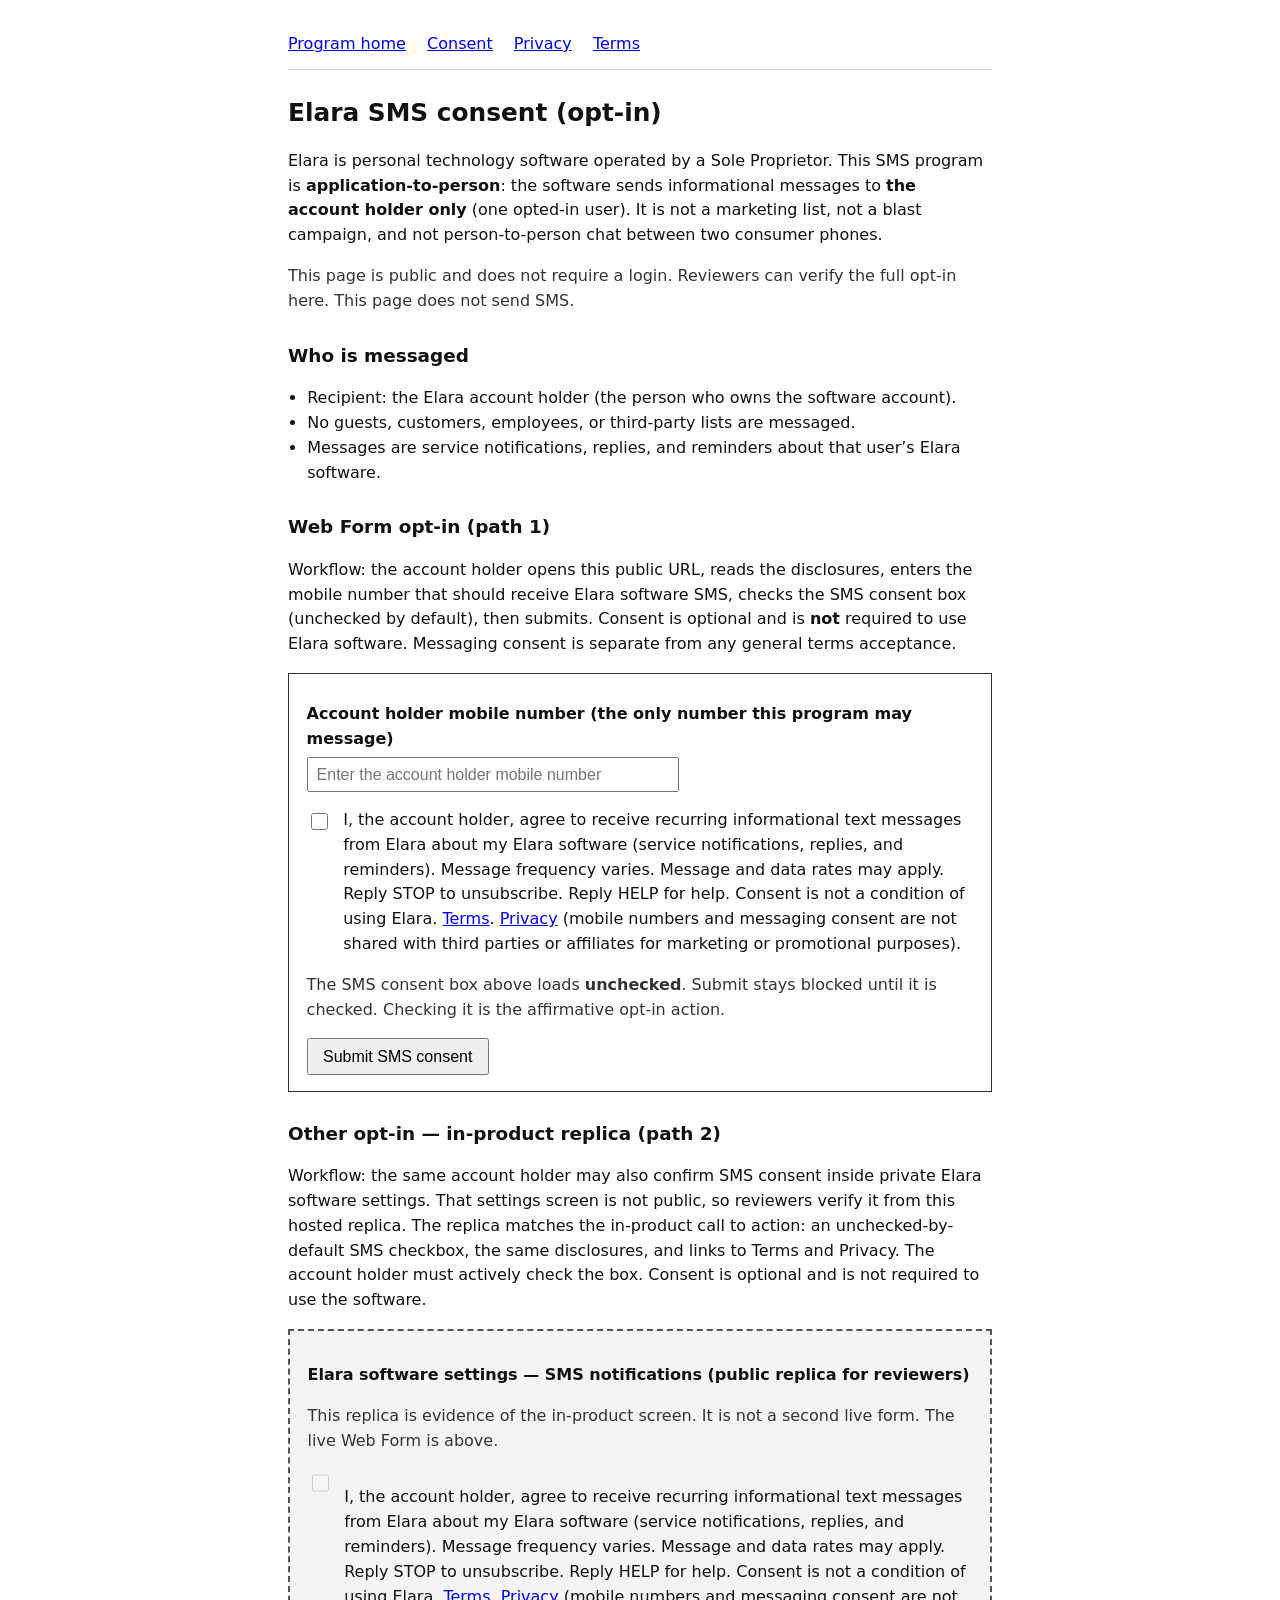
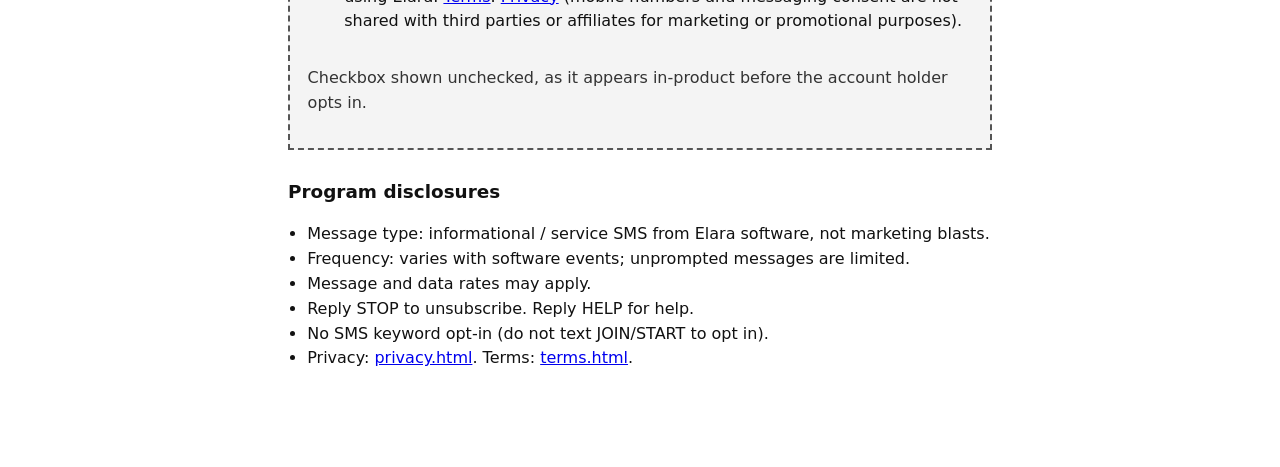
==== consent.html @ ac5658f3 "Add A2P public consent page and program index Host the SMS opt-in replica, index, and updated privac" ====
<!DOCTYPE html>
<html lang="en">
<head>
  <meta charset="utf-8">
  <meta name="viewport" content="width=device-width, initial-scale=1">
  <title>Elara SMS consent (opt-in)</title>
  <link rel="stylesheet" href="style.css">
</head>
<body>
  <nav>
    <a href="index.html">Program home</a>
    <a href="consent.html">Consent</a>
    <a href="privacy.html">Privacy</a>
    <a href="terms.html">Terms</a>
  </nav>

  <h1>Elara SMS consent (opt-in)</h1>
  <p>Elara is personal technology software operated by a Sole Proprietor. This SMS program is <strong>application-to-person</strong>: the software sends informational messages to <strong>the account holder only</strong> (one opted-in user). It is not a marketing list, not a blast campaign, and not person-to-person chat between two consumer phones.</p>
  <p class="note">This page is public and does not require a login. Reviewers can verify the full opt-in here. This page does not send SMS.</p>

  <h2>Who is messaged</h2>
  <ul>
    <li>Recipient: the Elara account holder (the person who owns the software account).</li>
    <li>No guests, customers, employees, or third-party lists are messaged.</li>
    <li>Messages are service notifications, replies, and reminders about that user’s Elara software.</li>
  </ul>

  <h2 id="web-form">Web Form opt-in (path 1)</h2>
  <p>Workflow: the account holder opens this public URL, reads the disclosures, enters the mobile number that should receive Elara software SMS, checks the SMS consent box (unchecked by default), then submits. Consent is optional and is <strong>not</strong> required to use Elara software. Messaging consent is separate from any general terms acceptance.</p>

  <form id="sms-opt-in" class="panel" action="#" method="post" novalidate>
    <label class="stack" for="mobile">Account holder mobile number (the only number this program may message)</label>
    <input id="mobile" name="mobile" type="tel" inputmode="tel" autocomplete="off" required placeholder="Enter the account holder mobile number">

    <div class="consent-row">
      <input type="checkbox" id="sms-consent" name="sms_consent" value="yes">
      <label for="sms-consent" id="cta-language">I, the account holder, agree to receive recurring informational text messages from Elara about my Elara software (service notifications, replies, and reminders). Message frequency varies. Message and data rates may apply. Reply STOP to unsubscribe. Reply HELP for help. Consent is not a condition of using Elara. <a href="terms.html">Terms</a>. <a href="privacy.html">Privacy</a> (mobile numbers and messaging consent are not shared with third parties or affiliates for marketing or promotional purposes).</label>
    </div>

    <p class="note">The SMS consent box above loads <strong>unchecked</strong>. Submit stays blocked until it is checked. Checking it is the affirmative opt-in action.</p>
    <button type="submit">Submit SMS consent</button>
    <p id="form-ok" class="ok" role="status">Consent recorded on this page for the account-holder number you entered. This page does not send SMS. After the messaging campaign is approved, Elara software may send informational messages only to that consented number. Reply STOP to cancel, HELP for help.</p>
    <p id="form-err" class="note" hidden>Check the SMS consent box (it starts unchecked) and enter the account holder mobile number before submitting.</p>
  </form>

  <h2 id="in-product-replica">Other opt-in — in-product replica (path 2)</h2>
  <p>Workflow: the same account holder may also confirm SMS consent inside private Elara software settings. That settings screen is not public, so reviewers verify it from this hosted replica. The replica matches the in-product call to action: an unchecked-by-default SMS checkbox, the same disclosures, and links to Terms and Privacy. The account holder must actively check the box. Consent is optional and is not required to use the software.</p>

  <div class="panel replica" aria-label="Public replica of in-product SMS consent">
    <p><strong>Elara software settings — SMS notifications (public replica for reviewers)</strong></p>
    <p class="note">This replica is evidence of the in-product screen. It is not a second live form. The live Web Form is above.</p>
    <div class="consent-row">
      <input type="checkbox" disabled aria-checked="false" tabindex="-1">
      <p>I, the account holder, agree to receive recurring informational text messages from Elara about my Elara software (service notifications, replies, and reminders). Message frequency varies. Message and data rates may apply. Reply STOP to unsubscribe. Reply HELP for help. Consent is not a condition of using Elara. <a href="terms.html">Terms</a>. <a href="privacy.html">Privacy</a> (mobile numbers and messaging consent are not shared with third parties or affiliates for marketing or promotional purposes).</p>
    </div>
    <p class="note">Checkbox shown unchecked, as it appears in-product before the account holder opts in.</p>
  </div>

  <h2>Program disclosures</h2>
  <ul>
    <li>Message type: informational / service SMS from Elara software, not marketing blasts.</li>
    <li>Frequency: varies with software events; unprompted messages are limited.</li>
    <li>Message and data rates may apply.</li>
    <li>Reply STOP to unsubscribe. Reply HELP for help.</li>
    <li>No SMS keyword opt-in (do not text JOIN/START to opt in).</li>
    <li>Privacy: <a href="privacy.html">privacy.html</a>. Terms: <a href="terms.html">terms.html</a>.</li>
  </ul>

  <script>
    (function () {
      var form = document.getElementById("sms-opt-in");
      var box = document.getElementById("sms-consent");
      var mobile = document.getElementById("mobile");
      var ok = document.getElementById("form-ok");
      var err = document.getElementById("form-err");
      box.checked = false;
      form.addEventListener("submit", function (e) {
        e.preventDefault();
        var ready = box.checked && mobile.value.trim().length > 0;
        err.hidden = ready;
        ok.classList.toggle("show", ready);
        if (ready) {
          box.disabled = true;
          mobile.disabled = true;
        }
      });
    })();
  </script>
</body>
</html>
---- style.css ----
body {
  font-family: system-ui, -apple-system, Segoe UI, sans-serif;
  max-width: 44rem;
  margin: 2rem auto;
  padding: 0 1rem 3rem;
  line-height: 1.55;
  color: #111;
}
nav {
  margin-bottom: 1.5rem;
  padding-bottom: 0.75rem;
  border-bottom: 1px solid #ccc;
}
nav a { margin-right: 1rem; }
h1 { font-size: 1.55rem; }
h2 { font-size: 1.15rem; margin-top: 1.75rem; }
.panel {
  border: 1px solid #333;
  padding: 1rem 1.1rem;
  margin: 1rem 0;
}
.replica {
  background: #f4f4f4;
  border: 2px dashed #555;
}
label.stack { display: block; margin: 0.75rem 0 0.35rem; font-weight: 600; }
input[type="tel"] {
  width: 100%;
  max-width: 22rem;
  padding: 0.4rem 0.5rem;
  font-size: 1rem;
}
.consent-row {
  display: flex;
  gap: 0.75rem;
  align-items: flex-start;
  margin: 1rem 0;
}
.consent-row input[type="checkbox"] {
  margin-top: 0.3rem;
  flex-shrink: 0;
  width: 1.1rem;
  height: 1.1rem;
}
button[type="submit"] {
  font-size: 1rem;
  padding: 0.45rem 0.9rem;
}
.note { color: #333; }
.ok {
  margin-top: 1rem;
  padding: 0.75rem;
  border: 1px solid #0a5;
  background: #eefaf2;
  display: none;
}
.ok.show { display: block; }
ul { padding-left: 1.2rem; }
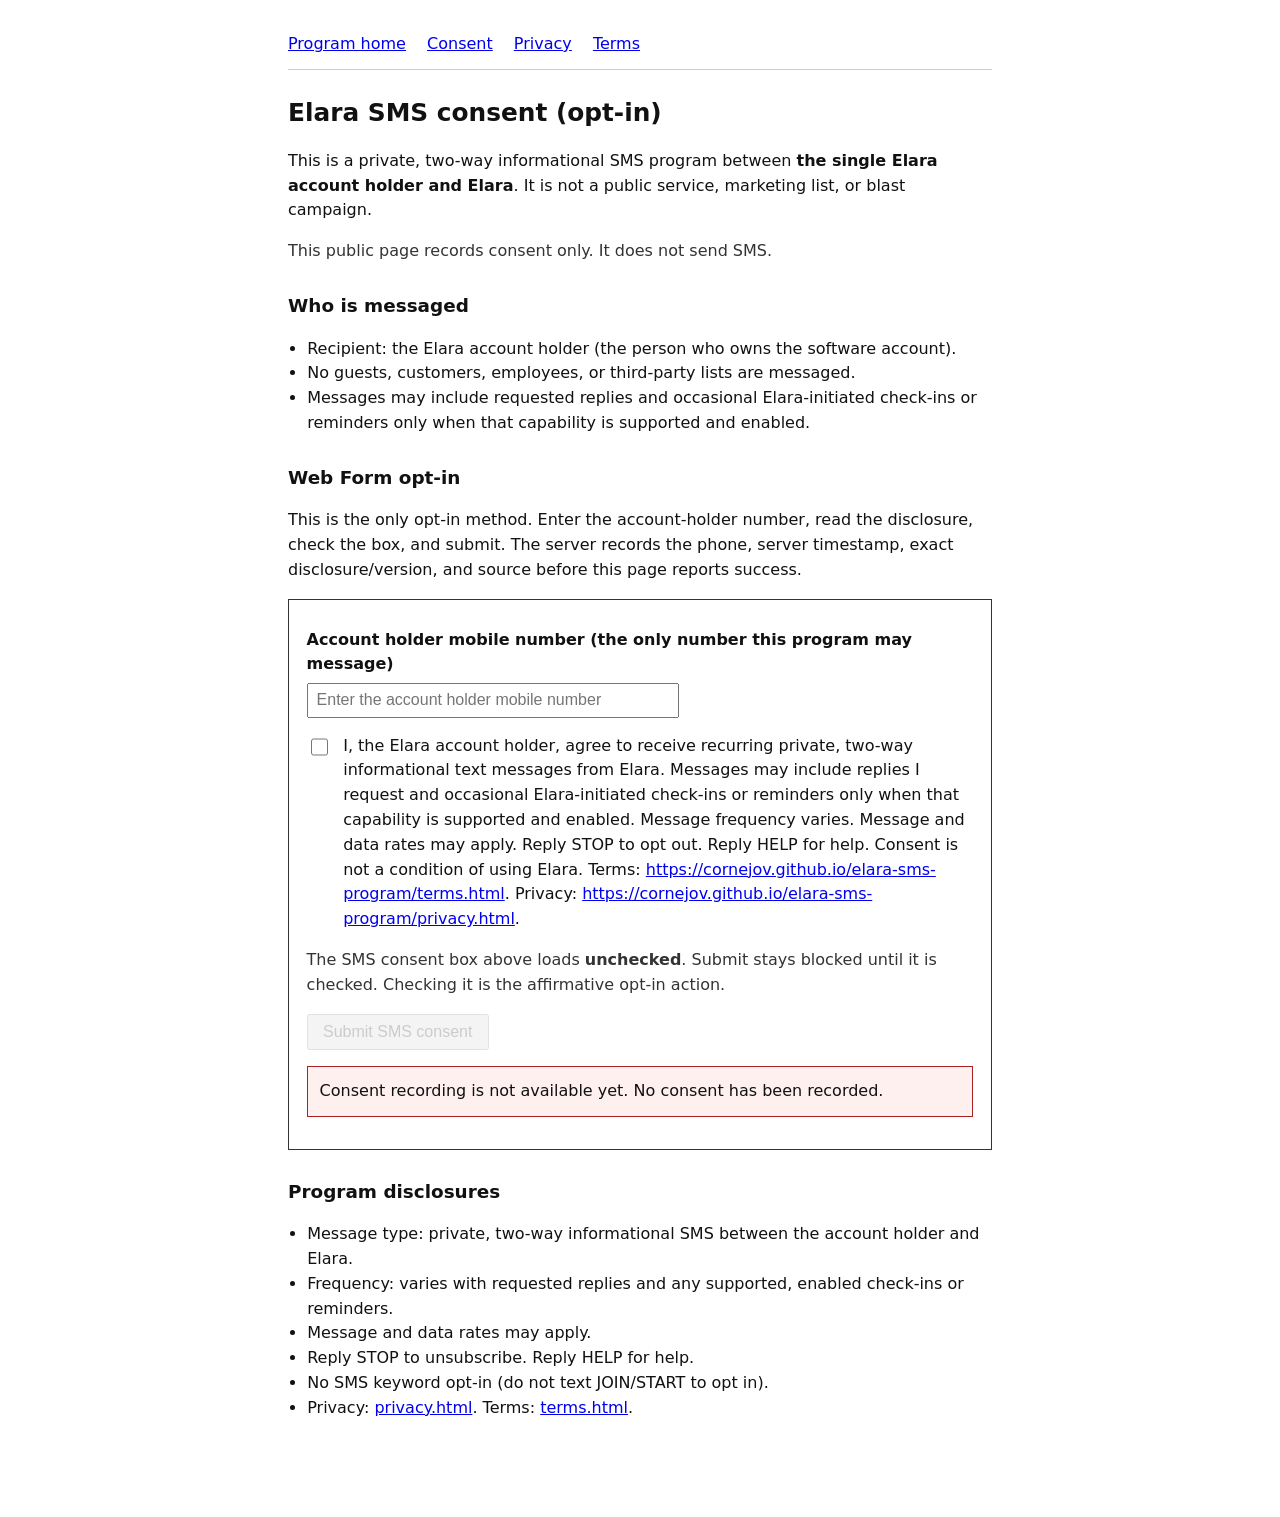
==== commit 7cda65e2: "Publish corrected SMS consent pages" ====
--- a/consent.html
+++ b/consent.html
@@ -5,6 +5,7 @@
   <meta name="viewport" content="width=device-width, initial-scale=1">
   <title>Elara SMS consent (opt-in)</title>
   <link rel="stylesheet" href="style.css">
+  <meta name="elara-consent-endpoint" content="">
 </head>
 <body>
   <nav>
@@ -15,18 +16,18 @@
   </nav>
 
   <h1>Elara SMS consent (opt-in)</h1>
-  <p>Elara is personal technology software operated by a Sole Proprietor. This SMS program is <strong>application-to-person</strong>: the software sends informational messages to <strong>the account holder only</strong> (one opted-in user). It is not a marketing list, not a blast campaign, and not person-to-person chat between two consumer phones.</p>
-  <p class="note">This page is public and does not require a login. Reviewers can verify the full opt-in here. This page does not send SMS.</p>
+  <p>This is a private, two-way informational SMS program between <strong>the single Elara account holder and Elara</strong>. It is not a public service, marketing list, or blast campaign.</p>
+  <p class="note">This public page records consent only. It does not send SMS.</p>
 
   <h2>Who is messaged</h2>
   <ul>
     <li>Recipient: the Elara account holder (the person who owns the software account).</li>
     <li>No guests, customers, employees, or third-party lists are messaged.</li>
-    <li>Messages are service notifications, replies, and reminders about that user’s Elara software.</li>
+    <li>Messages may include requested replies and occasional Elara-initiated check-ins or reminders only when that capability is supported and enabled.</li>
   </ul>
 
-  <h2 id="web-form">Web Form opt-in (path 1)</h2>
-  <p>Workflow: the account holder opens this public URL, reads the disclosures, enters the mobile number that should receive Elara software SMS, checks the SMS consent box (unchecked by default), then submits. Consent is optional and is <strong>not</strong> required to use Elara software. Messaging consent is separate from any general terms acceptance.</p>
+  <h2 id="web-form">Web Form opt-in</h2>
+  <p>This is the only opt-in method. Enter the account-holder number, read the disclosure, check the box, and submit. The server records the phone, server timestamp, exact disclosure/version, and source before this page reports success.</p>
 
   <form id="sms-opt-in" class="panel" action="#" method="post" novalidate>
     <label class="stack" for="mobile">Account holder mobile number (the only number this program may message)</label>
@@ -34,32 +35,19 @@
 
     <div class="consent-row">
       <input type="checkbox" id="sms-consent" name="sms_consent" value="yes">
-      <label for="sms-consent" id="cta-language">I, the account holder, agree to receive recurring informational text messages from Elara about my Elara software (service notifications, replies, and reminders). Message frequency varies. Message and data rates may apply. Reply STOP to unsubscribe. Reply HELP for help. Consent is not a condition of using Elara. <a href="terms.html">Terms</a>. <a href="privacy.html">Privacy</a> (mobile numbers and messaging consent are not shared with third parties or affiliates for marketing or promotional purposes).</label>
+      <label for="sms-consent"><span id="cta-language" data-disclosure-version="elara-private-sms-2026-09-15-v1">I, the Elara account holder, agree to receive recurring private, two-way informational text messages from Elara. Messages may include replies I request and occasional Elara-initiated check-ins or reminders only when that capability is supported and enabled. Message frequency varies. Message and data rates may apply. Reply STOP to opt out. Reply HELP for help. Consent is not a condition of using Elara. Terms: <a href="https://cornejov.github.io/elara-sms-program/terms.html">https://cornejov.github.io/elara-sms-program/terms.html</a>. Privacy: <a href="https://cornejov.github.io/elara-sms-program/privacy.html">https://cornejov.github.io/elara-sms-program/privacy.html</a>.</span></label>
     </div>
 
     <p class="note">The SMS consent box above loads <strong>unchecked</strong>. Submit stays blocked until it is checked. Checking it is the affirmative opt-in action.</p>
-    <button type="submit">Submit SMS consent</button>
-    <p id="form-ok" class="ok" role="status">Consent recorded on this page for the account-holder number you entered. This page does not send SMS. After the messaging campaign is approved, Elara software may send informational messages only to that consented number. Reply STOP to cancel, HELP for help.</p>
-    <p id="form-err" class="note" hidden>Check the SMS consent box (it starts unchecked) and enter the account holder mobile number before submitting.</p>
+    <button id="submit-consent" type="submit" disabled>Submit SMS consent</button>
+    <p id="form-ok" class="ok" role="status" aria-live="polite"></p>
+    <p id="form-err" class="error" role="alert" hidden></p>
   </form>
-
-  <h2 id="in-product-replica">Other opt-in — in-product replica (path 2)</h2>
-  <p>Workflow: the same account holder may also confirm SMS consent inside private Elara software settings. That settings screen is not public, so reviewers verify it from this hosted replica. The replica matches the in-product call to action: an unchecked-by-default SMS checkbox, the same disclosures, and links to Terms and Privacy. The account holder must actively check the box. Consent is optional and is not required to use the software.</p>
-
-  <div class="panel replica" aria-label="Public replica of in-product SMS consent">
-    <p><strong>Elara software settings — SMS notifications (public replica for reviewers)</strong></p>
-    <p class="note">This replica is evidence of the in-product screen. It is not a second live form. The live Web Form is above.</p>
-    <div class="consent-row">
-      <input type="checkbox" disabled aria-checked="false" tabindex="-1">
-      <p>I, the account holder, agree to receive recurring informational text messages from Elara about my Elara software (service notifications, replies, and reminders). Message frequency varies. Message and data rates may apply. Reply STOP to unsubscribe. Reply HELP for help. Consent is not a condition of using Elara. <a href="terms.html">Terms</a>. <a href="privacy.html">Privacy</a> (mobile numbers and messaging consent are not shared with third parties or affiliates for marketing or promotional purposes).</p>
-    </div>
-    <p class="note">Checkbox shown unchecked, as it appears in-product before the account holder opts in.</p>
-  </div>
 
   <h2>Program disclosures</h2>
   <ul>
-    <li>Message type: informational / service SMS from Elara software, not marketing blasts.</li>
-    <li>Frequency: varies with software events; unprompted messages are limited.</li>
+    <li>Message type: private, two-way informational SMS between the account holder and Elara.</li>
+    <li>Frequency: varies with requested replies and any supported, enabled check-ins or reminders.</li>
     <li>Message and data rates may apply.</li>
     <li>Reply STOP to unsubscribe. Reply HELP for help.</li>
     <li>No SMS keyword opt-in (do not text JOIN/START to opt in).</li>
@@ -71,17 +59,65 @@
       var form = document.getElementById("sms-opt-in");
       var box = document.getElementById("sms-consent");
       var mobile = document.getElementById("mobile");
+      var submit = document.getElementById("submit-consent");
+      var disclosure = document.getElementById("cta-language");
       var ok = document.getElementById("form-ok");
       var err = document.getElementById("form-err");
+      var endpoint = document.querySelector('meta[name="elara-consent-endpoint"]').content.trim();
       box.checked = false;
-      form.addEventListener("submit", function (e) {
+      function syncSubmitState() {
+        submit.disabled = !endpoint || !box.checked || mobile.value.trim().length === 0;
+      }
+      box.addEventListener("change", syncSubmitState);
+      mobile.addEventListener("input", syncSubmitState);
+      syncSubmitState();
+      if (!endpoint) {
+        err.textContent = "Consent recording is not available yet. No consent has been recorded.";
+        err.hidden = false;
+      }
+      form.addEventListener("submit", async function (e) {
         e.preventDefault();
         var ready = box.checked && mobile.value.trim().length > 0;
-        err.hidden = ready;
-        ok.classList.toggle("show", ready);
-        if (ready) {
+        ok.classList.remove("show");
+        if (!ready || !endpoint) {
+          err.textContent = endpoint
+            ? "Check the consent box and enter the account-holder mobile number."
+            : "Consent recording is not available yet. No consent has been recorded.";
+          err.hidden = false;
+          return;
+        }
+        submit.disabled = true;
+        submit.textContent = "Recording…";
+        err.hidden = true;
+        try {
+          var response = await fetch(endpoint, {
+            method: "POST",
+            mode: "cors",
+            credentials: "omit",
+            headers: {"Content-Type": "application/json"},
+            body: JSON.stringify({
+              phone: mobile.value.trim(),
+              affirmed: true,
+              disclosure_version: disclosure.dataset.disclosureVersion,
+              disclosure_text: disclosure.textContent.trim()
+            })
+          });
+          var result = await response.json();
+          if (!response.ok || result.ok !== true || result.recorded !== true) {
+            throw new Error("record_failed");
+          }
           box.disabled = true;
           mobile.disabled = true;
+          ok.textContent = "Consent recorded at " + result.server_timestamp +
+            " under disclosure " + result.disclosure_version +
+            ". This page did not send SMS.";
+          ok.classList.add("show");
+        } catch (recordError) {
+          err.textContent = "Consent was not recorded. Please verify the form and try again.";
+          err.hidden = false;
+          syncSubmitState();
+        } finally {
+          submit.textContent = "Submit SMS consent";
         }
       });
     })();
--- a/style.css
+++ b/style.css
@@ -18,10 +18,6 @@
   border: 1px solid #333;
   padding: 1rem 1.1rem;
   margin: 1rem 0;
-}
-.replica {
-  background: #f4f4f4;
-  border: 2px dashed #555;
 }
 label.stack { display: block; margin: 0.75rem 0 0.35rem; font-weight: 600; }
 input[type="tel"] {
@@ -46,7 +42,14 @@
   font-size: 1rem;
   padding: 0.45rem 0.9rem;
 }
+button[type="submit"]:disabled { cursor: not-allowed; opacity: 0.6; }
 .note { color: #333; }
+.error {
+  margin-top: 1rem;
+  padding: 0.75rem;
+  border: 1px solid #a22;
+  background: #fff0f0;
+}
 .ok {
   margin-top: 1rem;
   padding: 0.75rem;
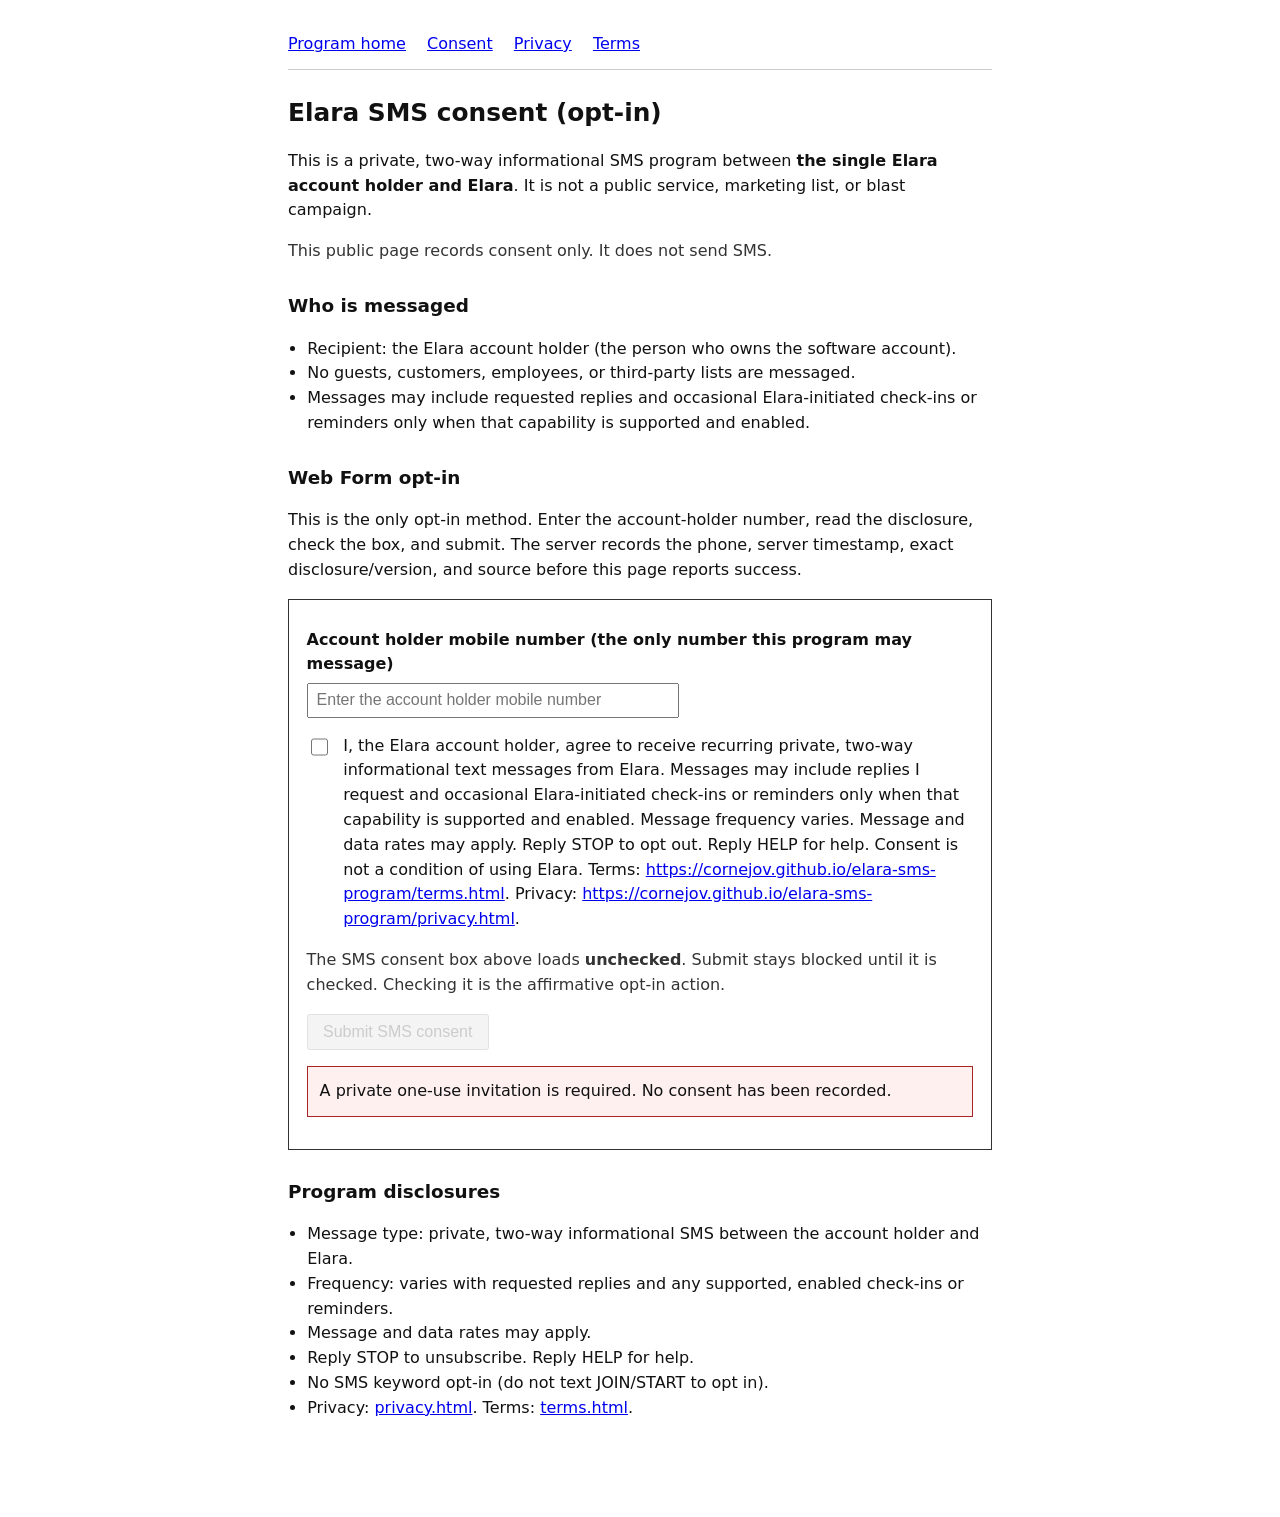
==== commit 2acc254e: "Activate verified consent API endpoint" ====
--- a/consent.html
+++ b/consent.html
@@ -5,7 +5,7 @@
   <meta name="viewport" content="width=device-width, initial-scale=1">
   <title>Elara SMS consent (opt-in)</title>
   <link rel="stylesheet" href="style.css">
-  <meta name="elara-consent-endpoint" content="">
+  <meta name="elara-consent-endpoint" content="https://honeyed-flower-988.fly.dev/api/v1/sms/consent">
 </head>
 <body>
   <nav>
@@ -64,25 +64,38 @@
       var ok = document.getElementById("form-ok");
       var err = document.getElementById("form-err");
       var endpoint = document.querySelector('meta[name="elara-consent-endpoint"]').content.trim();
+      var invitationToken = "";
+      if (window.location.hash.indexOf("#invite=") === 0) {
+        try {
+          invitationToken = decodeURIComponent(window.location.hash.slice(8));
+        } catch (decodeError) {
+          invitationToken = "";
+        }
+        window.history.replaceState(null, "", window.location.pathname + window.location.search);
+      }
       box.checked = false;
       function syncSubmitState() {
-        submit.disabled = !endpoint || !box.checked || mobile.value.trim().length === 0;
+        submit.disabled = !endpoint || !invitationToken || !box.checked || mobile.value.trim().length === 0;
       }
       box.addEventListener("change", syncSubmitState);
       mobile.addEventListener("input", syncSubmitState);
       syncSubmitState();
-      if (!endpoint) {
-        err.textContent = "Consent recording is not available yet. No consent has been recorded.";
+      if (!endpoint || !invitationToken) {
+        err.textContent = endpoint
+          ? "A private one-use invitation is required. No consent has been recorded."
+          : "Consent recording is not available yet. No consent has been recorded.";
         err.hidden = false;
       }
       form.addEventListener("submit", async function (e) {
         e.preventDefault();
         var ready = box.checked && mobile.value.trim().length > 0;
         ok.classList.remove("show");
-        if (!ready || !endpoint) {
-          err.textContent = endpoint
-            ? "Check the consent box and enter the account-holder mobile number."
-            : "Consent recording is not available yet. No consent has been recorded.";
+        if (!ready || !endpoint || !invitationToken) {
+          err.textContent = !endpoint
+            ? "Consent recording is not available yet. No consent has been recorded."
+            : !invitationToken
+              ? "A private one-use invitation is required. No consent has been recorded."
+              : "Check the consent box and enter the account-holder mobile number.";
           err.hidden = false;
           return;
         }
@@ -99,7 +112,8 @@
               phone: mobile.value.trim(),
               affirmed: true,
               disclosure_version: disclosure.dataset.disclosureVersion,
-              disclosure_text: disclosure.textContent.trim()
+              disclosure_text: disclosure.textContent.trim(),
+              invitation_token: invitationToken
             })
           });
           var result = await response.json();
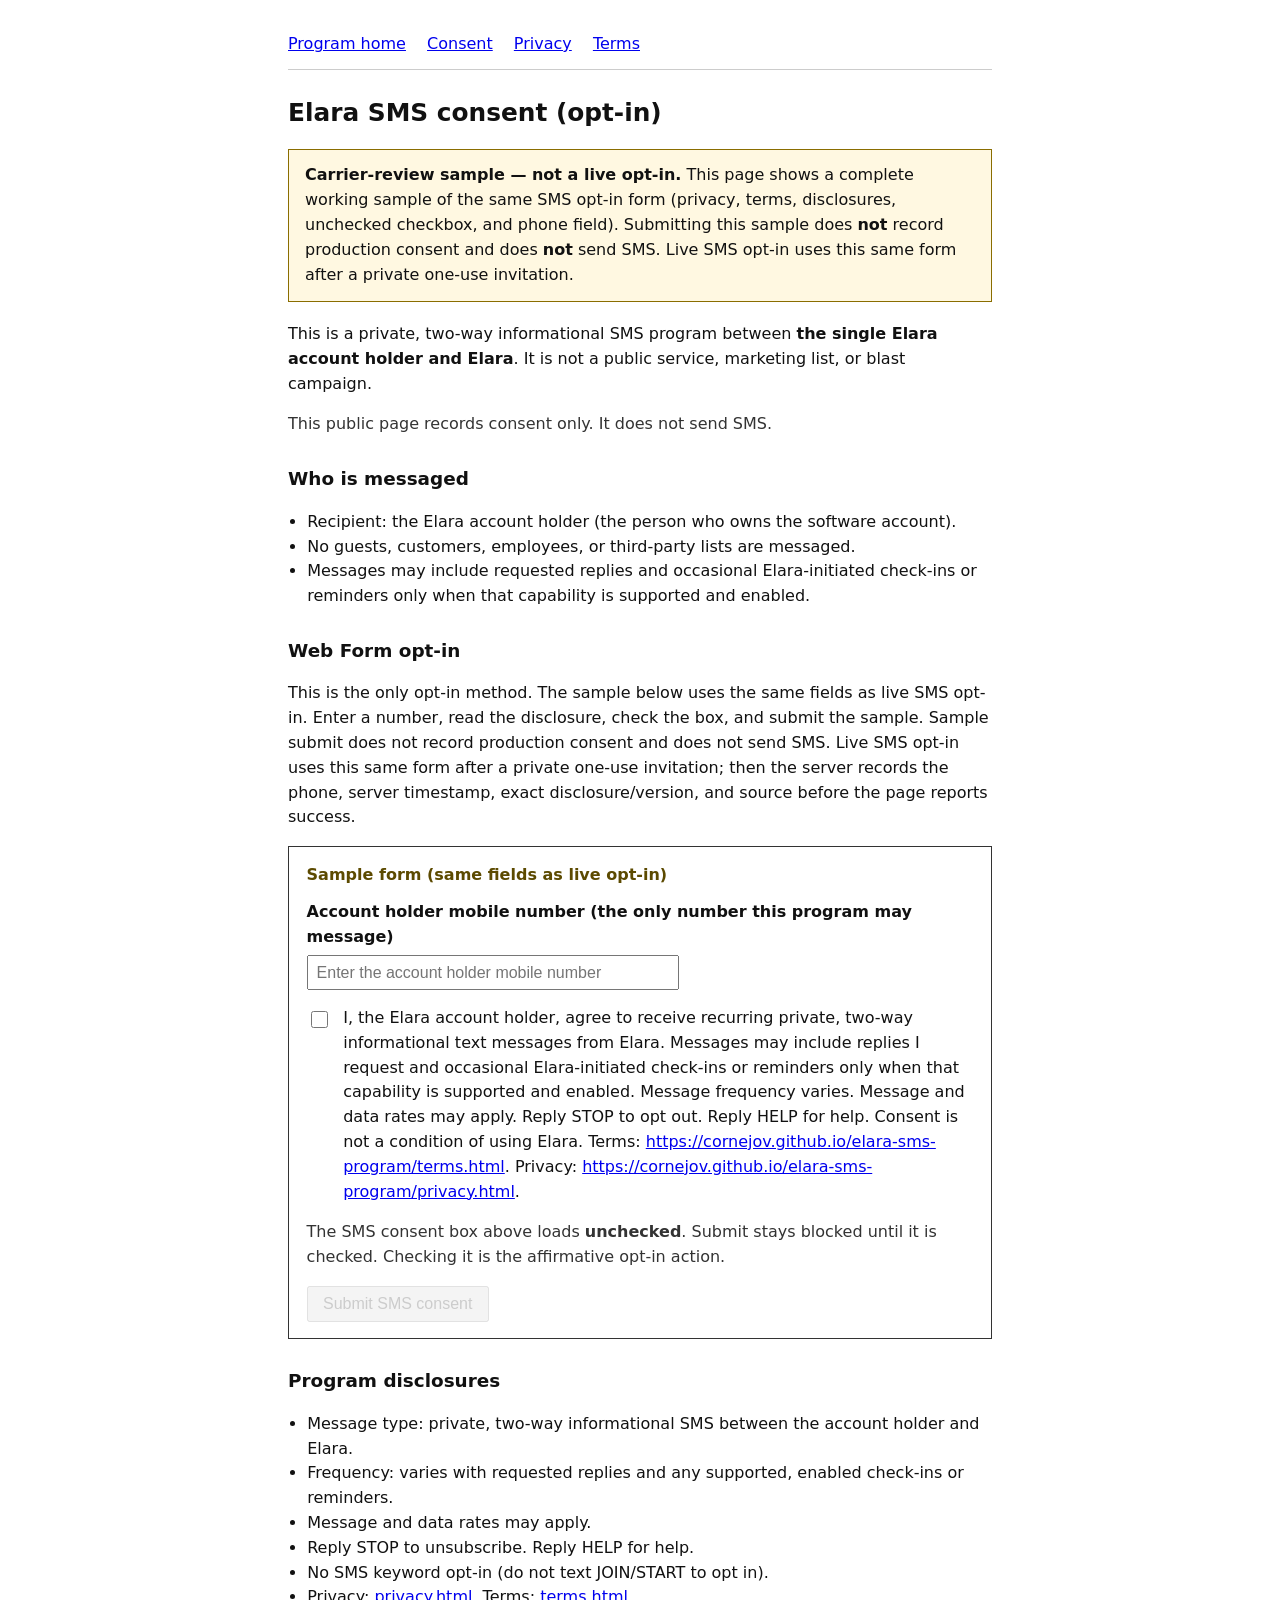
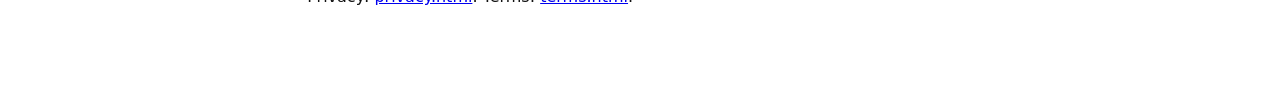
==== commit 413cebac: "Show carrier-review sample opt-in without an invitation Public consent.html now displays the full SM" ====
--- a/consent.html
+++ b/consent.html
@@ -16,6 +16,10 @@
   </nav>
 
   <h1>Elara SMS consent (opt-in)</h1>
+  <div id="sample-banner" class="sample-banner">
+    <strong>Carrier-review sample — not a live opt-in.</strong>
+    This page shows a complete working sample of the same SMS opt-in form (privacy, terms, disclosures, unchecked checkbox, and phone field). Submitting this sample does <strong>not</strong> record production consent and does <strong>not</strong> send SMS. Live SMS opt-in uses this same form after a private one-use invitation.
+  </div>
   <p>This is a private, two-way informational SMS program between <strong>the single Elara account holder and Elara</strong>. It is not a public service, marketing list, or blast campaign.</p>
   <p class="note">This public page records consent only. It does not send SMS.</p>
 
@@ -27,9 +31,10 @@
   </ul>
 
   <h2 id="web-form">Web Form opt-in</h2>
-  <p>This is the only opt-in method. Enter the account-holder number, read the disclosure, check the box, and submit. The server records the phone, server timestamp, exact disclosure/version, and source before this page reports success.</p>
+  <p id="web-form-copy">This is the only opt-in method. The sample below uses the same fields as live SMS opt-in. Enter a number, read the disclosure, check the box, and submit the sample. Sample submit does not record production consent and does not send SMS. Live SMS opt-in uses this same form after a private one-use invitation; then the server records the phone, server timestamp, exact disclosure/version, and source before the page reports success.</p>
 
   <form id="sms-opt-in" class="panel" action="#" method="post" novalidate>
+    <p id="sample-form-label" class="sample-form-label">Sample form (same fields as live opt-in)</p>
     <label class="stack" for="mobile">Account holder mobile number (the only number this program may message)</label>
     <input id="mobile" name="mobile" type="tel" inputmode="tel" autocomplete="off" required placeholder="Enter the account holder mobile number">
 
@@ -63,6 +68,9 @@
       var disclosure = document.getElementById("cta-language");
       var ok = document.getElementById("form-ok");
       var err = document.getElementById("form-err");
+      var sampleBanner = document.getElementById("sample-banner");
+      var sampleLabel = document.getElementById("sample-form-label");
+      var webFormCopy = document.getElementById("web-form-copy");
       var endpoint = document.querySelector('meta[name="elara-consent-endpoint"]').content.trim();
       var invitationToken = "";
       if (window.location.hash.indexOf("#invite=") === 0) {
@@ -73,14 +81,25 @@
         }
         window.history.replaceState(null, "", window.location.pathname + window.location.search);
       }
+      var isSample = !invitationToken;
       box.checked = false;
+      if (!isSample) {
+        sampleBanner.hidden = true;
+        sampleLabel.hidden = true;
+        webFormCopy.textContent = "This is the only opt-in method. Enter the account-holder number, read the disclosure, check the box, and submit. The server records the phone, server timestamp, exact disclosure/version, and source before this page reports success.";
+      }
       function syncSubmitState() {
-        submit.disabled = !endpoint || !invitationToken || !box.checked || mobile.value.trim().length === 0;
+        var filled = box.checked && mobile.value.trim().length > 0;
+        if (isSample) {
+          submit.disabled = !filled;
+          return;
+        }
+        submit.disabled = !endpoint || !invitationToken || !filled;
       }
       box.addEventListener("change", syncSubmitState);
       mobile.addEventListener("input", syncSubmitState);
       syncSubmitState();
-      if (!endpoint || !invitationToken) {
+      if (!isSample && (!endpoint || !invitationToken)) {
         err.textContent = endpoint
           ? "A private one-use invitation is required. No consent has been recorded."
           : "Consent recording is not available yet. No consent has been recorded.";
@@ -90,12 +109,25 @@
         e.preventDefault();
         var ready = box.checked && mobile.value.trim().length > 0;
         ok.classList.remove("show");
-        if (!ready || !endpoint || !invitationToken) {
+        if (!ready) {
+          err.textContent = "Check the consent box and enter the account-holder mobile number.";
+          err.hidden = false;
+          return;
+        }
+        if (isSample) {
+          submit.disabled = true;
+          err.hidden = true;
+          box.disabled = true;
+          mobile.disabled = true;
+          ok.textContent = "Sample only. No production consent was recorded. No SMS was sent. Live SMS opt-in requires a private one-use invitation.";
+          ok.classList.add("show");
+          submit.textContent = "Submit SMS consent";
+          return;
+        }
+        if (!endpoint || !invitationToken) {
           err.textContent = !endpoint
             ? "Consent recording is not available yet. No consent has been recorded."
-            : !invitationToken
-              ? "A private one-use invitation is required. No consent has been recorded."
-              : "Check the consent box and enter the account-holder mobile number.";
+            : "A private one-use invitation is required. No consent has been recorded.";
           err.hidden = false;
           return;
         }
--- a/style.css
+++ b/style.css
@@ -44,6 +44,17 @@
 }
 button[type="submit"]:disabled { cursor: not-allowed; opacity: 0.6; }
 .note { color: #333; }
+.sample-banner {
+  margin: 1rem 0 1.25rem;
+  padding: 0.85rem 1rem;
+  border: 1px solid #8a6d00;
+  background: #fff8e1;
+}
+.sample-form-label {
+  margin: 0 0 0.75rem;
+  font-weight: 700;
+  color: #5c4a00;
+}
 .error {
   margin-top: 1rem;
   padding: 0.75rem;
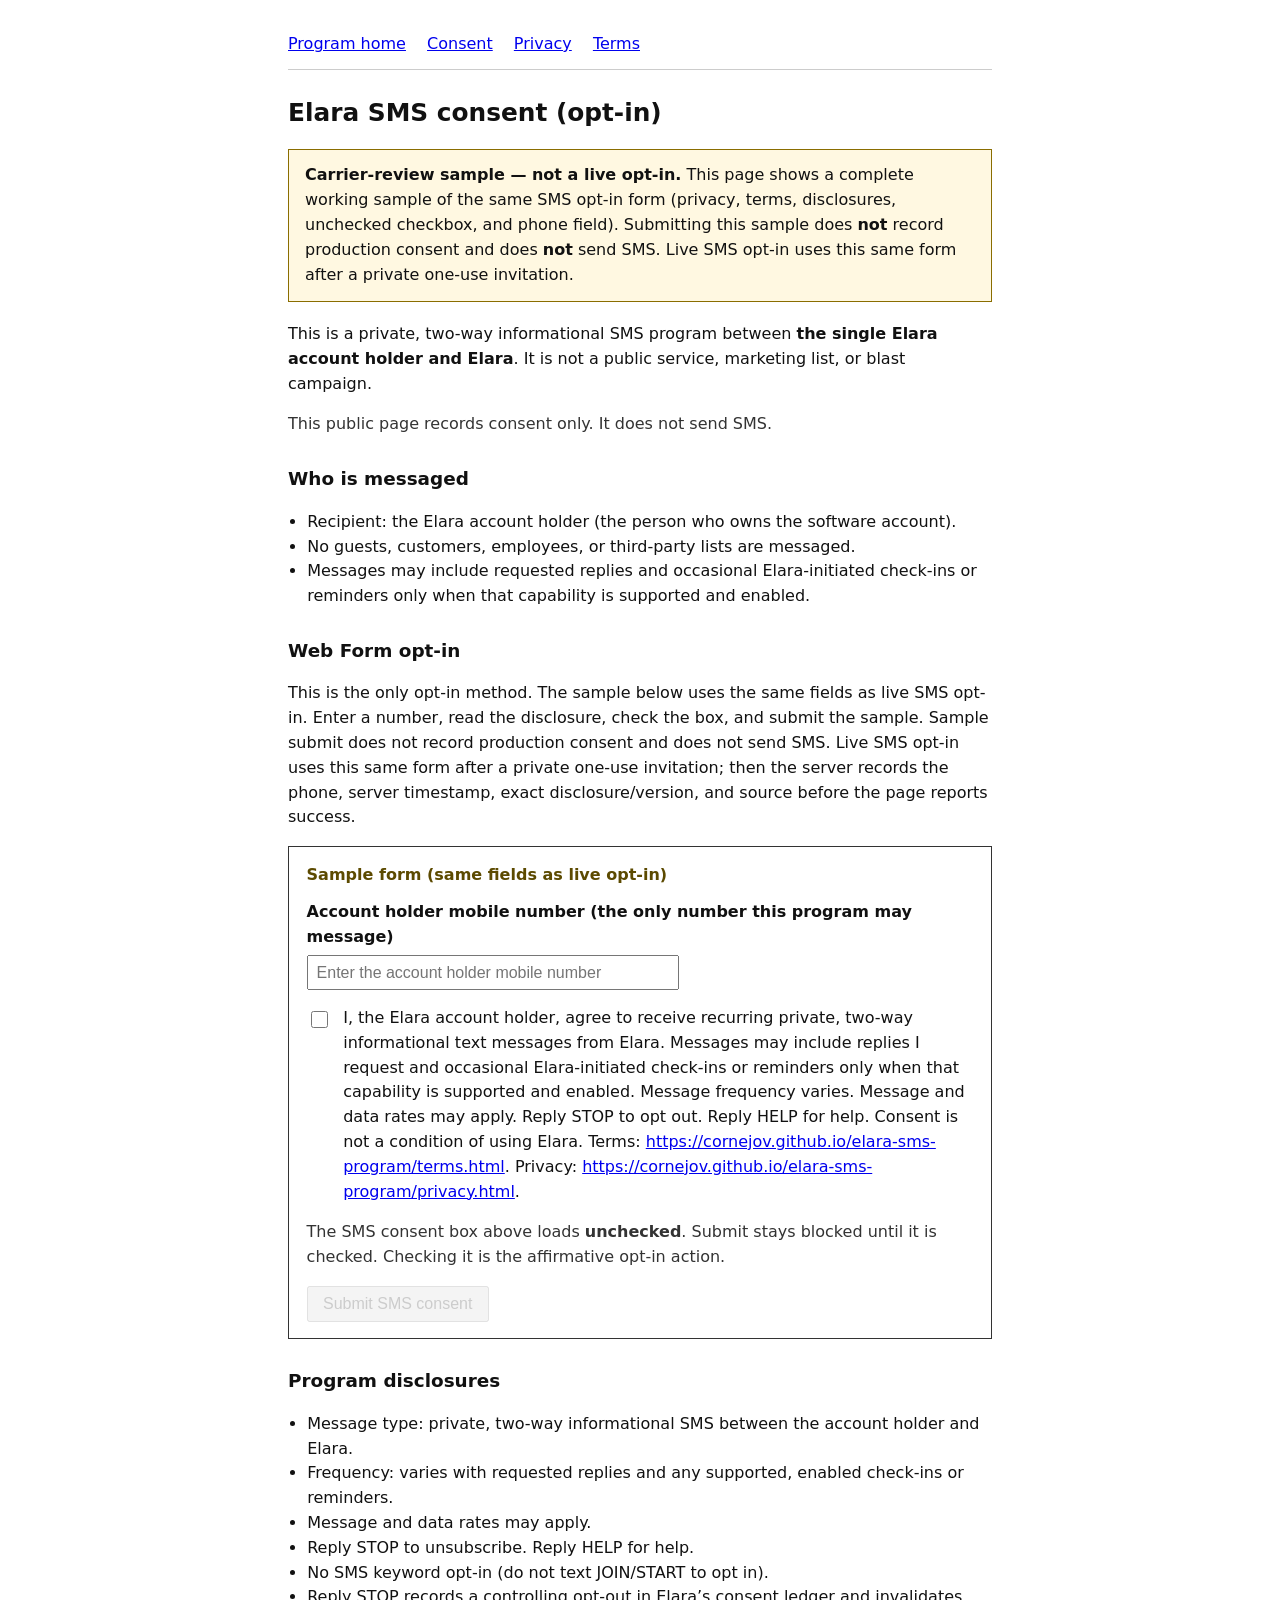
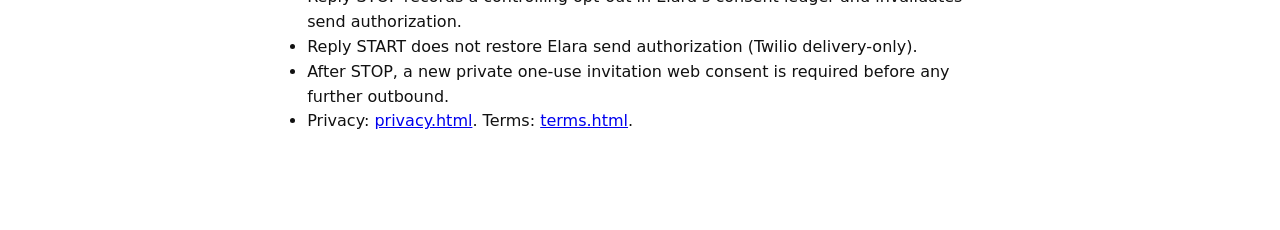
==== commit 406d4cdb: "Align STOP/START/fresh-invite copy with Elara consent ledger. Checkbox CTA and disclosure version st" ====
--- a/consent.html
+++ b/consent.html
@@ -56,6 +56,9 @@
     <li>Message and data rates may apply.</li>
     <li>Reply STOP to unsubscribe. Reply HELP for help.</li>
     <li>No SMS keyword opt-in (do not text JOIN/START to opt in).</li>
+    <li>Reply STOP records a controlling opt-out in Elara’s consent ledger and invalidates send authorization.</li>
+    <li>Reply START does not restore Elara send authorization (Twilio delivery-only).</li>
+    <li>After STOP, a new private one-use invitation web consent is required before any further outbound.</li>
     <li>Privacy: <a href="privacy.html">privacy.html</a>. Terms: <a href="terms.html">terms.html</a>.</li>
   </ul>
 
